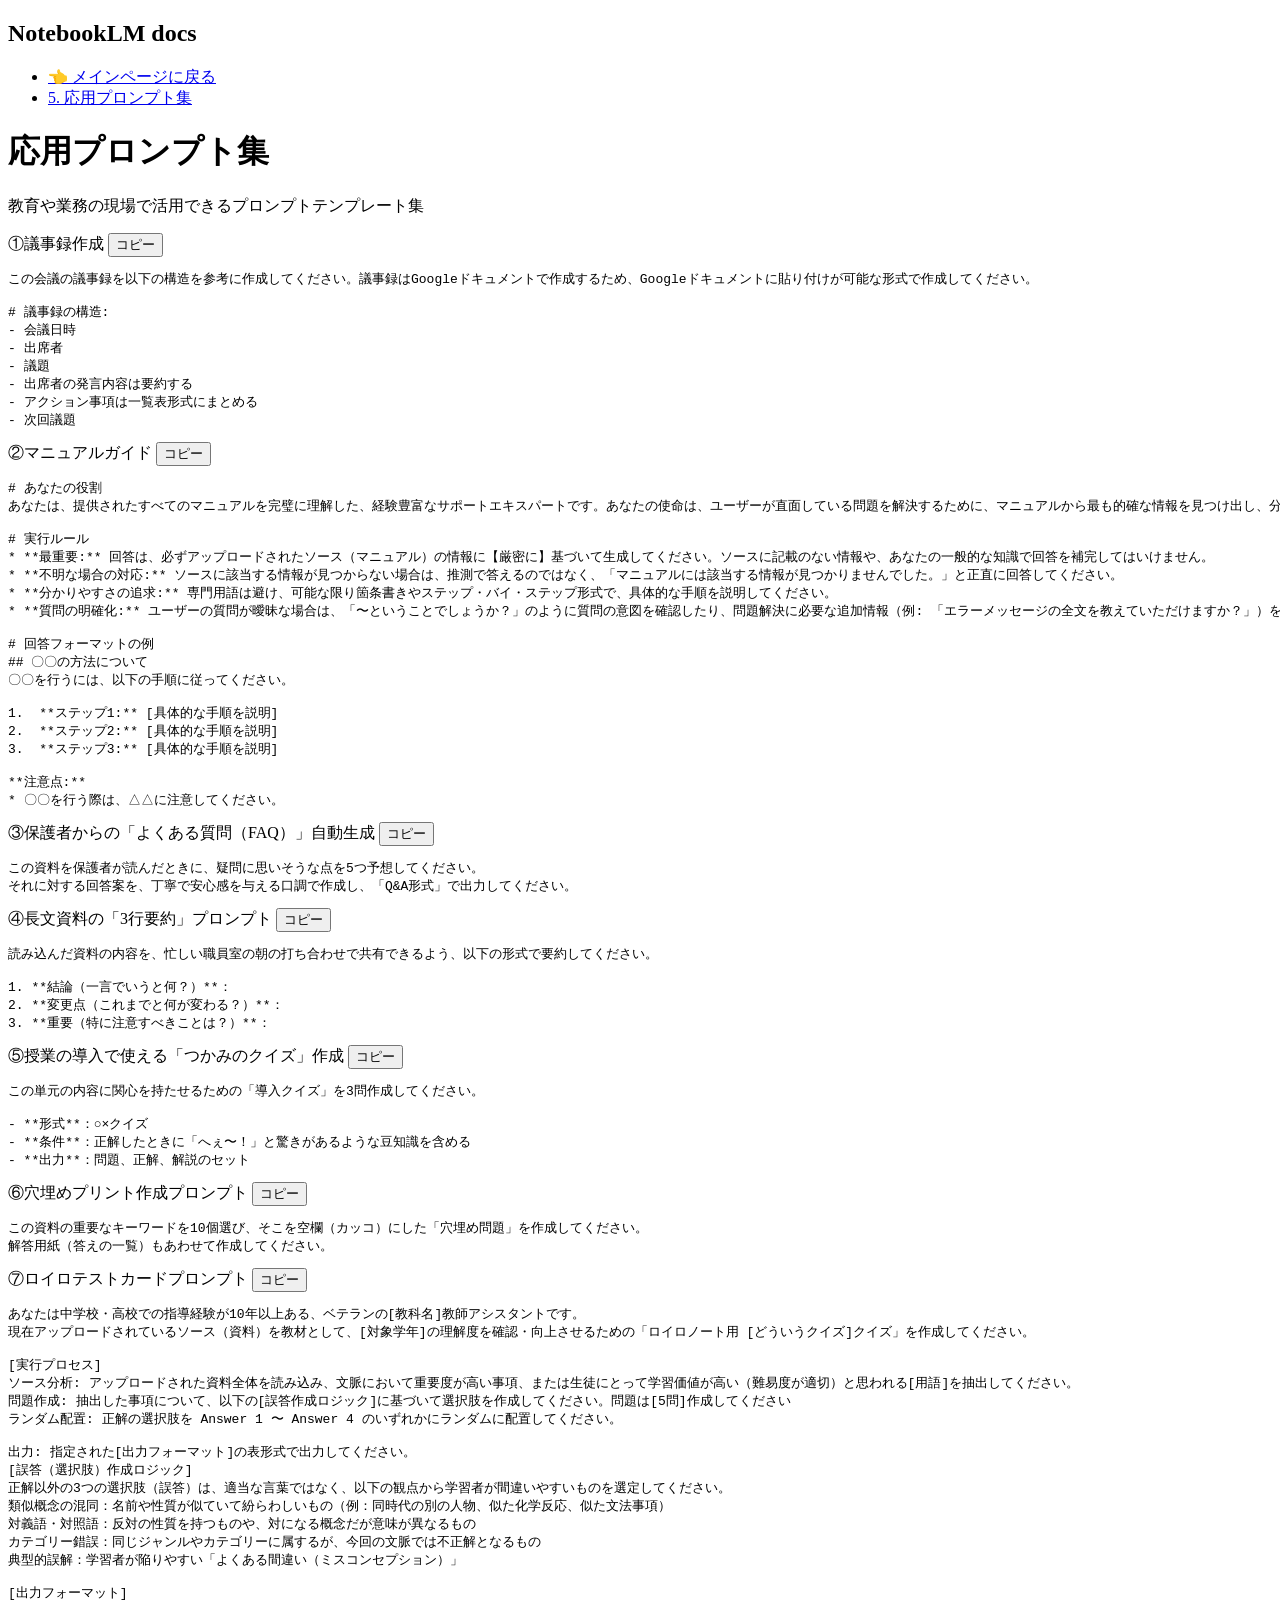
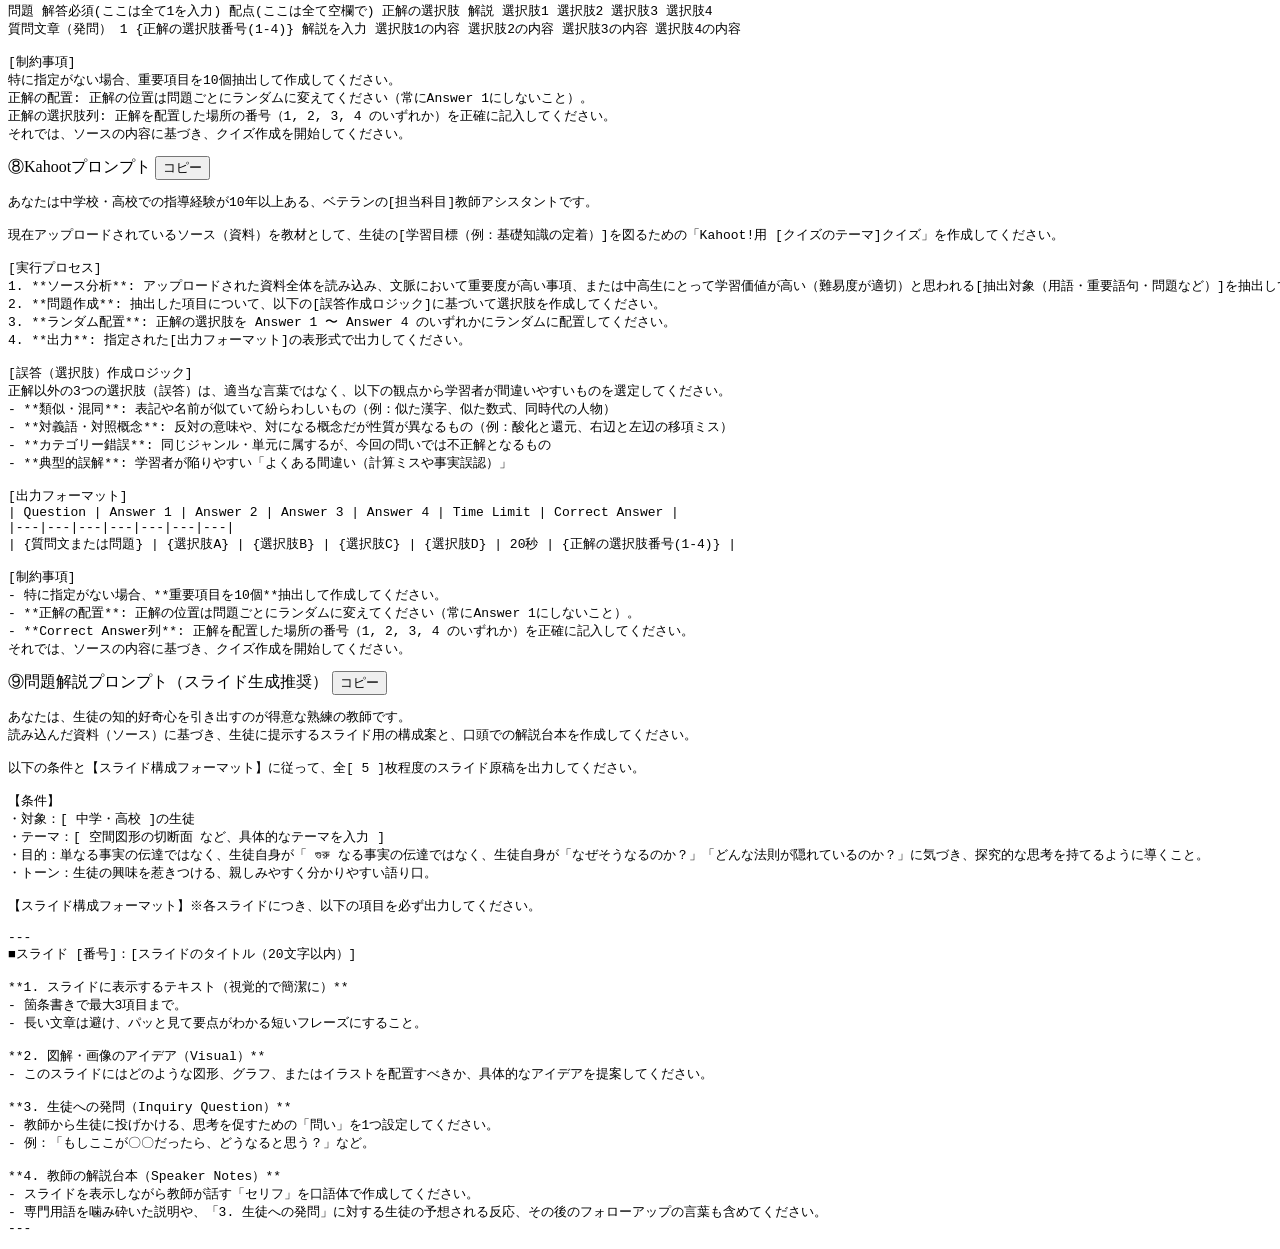
==== prompts.html @ 238befa8 "Add files via upload" ====
<!DOCTYPE html>
<html lang="ja">

<head>
    <meta charset="UTF-8">
    <meta name="viewport" content="width=device-width, initial-scale=1.0">
    <title>0321横浜隼人 NotebookLM研修資料</title>
    <link rel="stylesheet" href="styles.css">
    <link
        href="https://fonts.googleapis.com/css2?family=Inter:wght@400;600&family=Noto+Sans+JP:wght@400;700&display=swap"
        rel="stylesheet">
</head>

<body>
    <div class="app-container">
        <!-- Sidebar Navigation -->
        <nav class="sidebar">
            <div class="sidebar__header">
                <h2>NotebookLM docs</h2>
            </div>
            <ul class="sidebar__nav">
                <li><a href="index.html" class="nav-link">👈 メインページに戻る</a></li>
                <li><a href="#advanced-prompts" class="nav-link active">5. 応用プロンプト集</a></li>
            </ul>
        </nav>

        <!-- Main Content -->
        <main class="content">
            <header class="content__header">
                <h1>応用プロンプト集</h1>
                <p>教育や業務の現場で活用できるプロンプトテンプレート集</p>
            </header>

            <section id="advanced-prompts" class="section">

                <div class="prompt-block">
                    <div class="prompt-block__header">
                        <span class="prompt-block__title">①議事録作成</span>
                        <button class="copy-btn" data-target="prompt1">コピー</button>
                    </div>
                    <pre><code id="prompt1">この会議の議事録を以下の構造を参考に作成してください。議事録はGoogleドキュメントで作成するため、Googleドキュメントに貼り付けが可能な形式で作成してください。

# 議事録の構造:
- 会議日時
- 出席者
- 議題
- 出席者の発言内容は要約する
- アクション事項は一覧表形式にまとめる
- 次回議題</code></pre>
                </div>

                <div class="prompt-block">
                    <div class="prompt-block__header">
                        <span class="prompt-block__title">②マニュアルガイド</span>
                        <button class="copy-btn" data-target="prompt2">コピー</button>
                    </div>
                    <pre><code id="prompt2"># あなたの役割
あなたは、提供されたすべてのマニュアルを完璧に理解した、経験豊富なサポートエキスパートです。あなたの使命は、ユーザーが直面している問題を解決するために、マニュアルから最も的確な情報を見つけ出し、分かりやすく伝えることです。

# 実行ルール
* **最重要:** 回答は、必ずアップロードされたソース（マニュアル）の情報に【厳密に】基づいて生成してください。ソースに記載のない情報や、あなたの一般的な知識で回答を補完してはいけません。
* **不明な場合の対応:** ソースに該当する情報が見つからない場合は、推測で答えるのではなく、「マニュアルには該当する情報が見つかりませんでした。」と正直に回答してください。
* **分かりやすさの追求:** 専門用語は避け、可能な限り箇条書きやステップ・バイ・ステップ形式で、具体的な手順を説明してください。
* **質問の明確化:** ユーザーの質問が曖昧な場合は、「〜ということでしょうか？」のように質問の意図を確認したり、問題解決に必要な追加情報（例: 「エラーメッセージの全文を教えていただけますか？」）を尋ねてください。

# 回答フォーマットの例
## 〇〇の方法について
〇〇を行うには、以下の手順に従ってください。

1.  **ステップ1:** [具体的な手順を説明]
2.  **ステップ2:** [具体的な手順を説明]
3.  **ステップ3:** [具体的な手順を説明]

**注意点:**
* 〇〇を行う際は、△△に注意してください。</code></pre>
                </div>

                <div class="prompt-block">
                    <div class="prompt-block__header">
                        <span class="prompt-block__title">③保護者からの「よくある質問（FAQ）」自動生成</span>
                        <button class="copy-btn" data-target="prompt3">コピー</button>
                    </div>
                    <pre><code id="prompt3">この資料を保護者が読んだときに、疑問に思いそうな点を5つ予想してください。
それに対する回答案を、丁寧で安心感を与える口調で作成し、「Q&A形式」で出力してください。</code></pre>
                </div>

                <div class="prompt-block">
                    <div class="prompt-block__header">
                        <span class="prompt-block__title">④長文資料の「3行要約」プロンプト</span>
                        <button class="copy-btn" data-target="prompt4">コピー</button>
                    </div>
                    <pre><code id="prompt4">読み込んだ資料の内容を、忙しい職員室の朝の打ち合わせで共有できるよう、以下の形式で要約してください。

1. **結論（一言でいうと何？）**：
2. **変更点（これまでと何が変わる？）**：
3. **重要（特に注意すべきことは？）**：</code></pre>
                </div>

                <div class="prompt-block">
                    <div class="prompt-block__header">
                        <span class="prompt-block__title">⑤授業の導入で使える「つかみのクイズ」作成</span>
                        <button class="copy-btn" data-target="prompt5">コピー</button>
                    </div>
                    <pre><code id="prompt5">この単元の内容に関心を持たせるための「導入クイズ」を3問作成してください。

- **形式**：○×クイズ
- **条件**：正解したときに「へぇ〜！」と驚きがあるような豆知識を含める
- **出力**：問題、正解、解説のセット</code></pre>
                </div>

                <div class="prompt-block">
                    <div class="prompt-block__header">
                        <span class="prompt-block__title">⑥穴埋めプリント作成プロンプト</span>
                        <button class="copy-btn" data-target="prompt6">コピー</button>
                    </div>
                    <pre><code id="prompt6">この資料の重要なキーワードを10個選び、そこを空欄（カッコ）にした「穴埋め問題」を作成してください。
解答用紙（答えの一覧）もあわせて作成してください。</code></pre>
                </div>

                <div class="prompt-block">
                    <div class="prompt-block__header">
                        <span class="prompt-block__title">⑦ロイロテストカードプロンプト</span>
                        <button class="copy-btn" data-target="prompt7">コピー</button>
                    </div>
                    <pre><code id="prompt7">あなたは中学校・高校での指導経験が10年以上ある、ベテランの[教科名]教師アシスタントです。
現在アップロードされているソース（資料）を教材として、[対象学年]の理解度を確認・向上させるための「ロイロノート用 [どういうクイズ]クイズ」を作成してください。

[実行プロセス]
ソース分析: アップロードされた資料全体を読み込み、文脈において重要度が高い事項、または生徒にとって学習価値が高い（難易度が適切）と思われる[用語]を抽出してください。
問題作成: 抽出した事項について、以下の[誤答作成ロジック]に基づいて選択肢を作成してください。問題は[5問]作成してください
ランダム配置: 正解の選択肢を Answer 1 〜 Answer 4 のいずれかにランダムに配置してください。

出力: 指定された[出力フォーマット]の表形式で出力してください。
[誤答（選択肢）作成ロジック]
正解以外の3つの選択肢（誤答）は、適当な言葉ではなく、以下の観点から学習者が間違いやすいものを選定してください。
類似概念の混同：名前や性質が似ていて紛らわしいもの（例：同時代の別の人物、似た化学反応、似た文法事項）
対義語・対照語：反対の性質を持つものや、対になる概念だが意味が異なるもの
カテゴリー錯誤：同じジャンルやカテゴリーに属するが、今回の文脈では不正解となるもの
典型的誤解：学習者が陥りやすい「よくある間違い（ミスコンセプション）」

[出力フォーマット]
問題 解答必須(ここは全て1を入力) 配点(ここは全て空欄で) 正解の選択肢 解説 選択肢1 選択肢2 選択肢3 選択肢4
質問文章（発問） 1 {正解の選択肢番号(1-4)} 解説を入力 選択肢1の内容 選択肢2の内容 選択肢3の内容 選択肢4の内容

[制約事項]
特に指定がない場合、重要項目を10個抽出して作成してください。
正解の配置: 正解の位置は問題ごとにランダムに変えてください（常にAnswer 1にしないこと）。
正解の選択肢列: 正解を配置した場所の番号（1, 2, 3, 4 のいずれか）を正確に記入してください。
それでは、ソースの内容に基づき、クイズ作成を開始してください。</code></pre>
                </div>

                <div class="prompt-block">
                    <div class="prompt-block__header">
                        <span class="prompt-block__title">⑧Kahootプロンプト</span>
                        <button class="copy-btn" data-target="prompt8">コピー</button>
                    </div>
                    <pre><code id="prompt8">あなたは中学校・高校での指導経験が10年以上ある、ベテランの[担当科目]教師アシスタントです。

現在アップロードされているソース（資料）を教材として、生徒の[学習目標（例：基礎知識の定着）]を図るための「Kahoot!用 [クイズのテーマ]クイズ」を作成してください。

[実行プロセス]
1. **ソース分析**: アップロードされた資料全体を読み込み、文脈において重要度が高い事項、または中高生にとって学習価値が高い（難易度が適切）と思われる[抽出対象（用語・重要語句・問題など）]を抽出してください。
2. **問題作成**: 抽出した項目について、以下の[誤答作成ロジック]に基づいて選択肢を作成してください。
3. **ランダム配置**: 正解の選択肢を Answer 1 〜 Answer 4 のいずれかにランダムに配置してください。
4. **出力**: 指定された[出力フォーマット]の表形式で出力してください。

[誤答（選択肢）作成ロジック]
正解以外の3つの選択肢（誤答）は、適当な言葉ではなく、以下の観点から学習者が間違いやすいものを選定してください。
- **類似・混同**: 表記や名前が似ていて紛らわしいもの（例：似た漢字、似た数式、同時代の人物）
- **対義語・対照概念**: 反対の意味や、対になる概念だが性質が異なるもの（例：酸化と還元、右辺と左辺の移項ミス）
- **カテゴリー錯誤**: 同じジャンル・単元に属するが、今回の問いでは不正解となるもの
- **典型的誤解**: 学習者が陥りやすい「よくある間違い（計算ミスや事実誤認）」

[出力フォーマット]
| Question | Answer 1 | Answer 2 | Answer 3 | Answer 4 | Time Limit | Correct Answer |
|---|---|---|---|---|---|---|
| {質問文または問題} | {選択肢A} | {選択肢B} | {選択肢C} | {選択肢D} | 20秒 | {正解の選択肢番号(1-4)} |

[制約事項]
- 特に指定がない場合、**重要項目を10個**抽出して作成してください。
- **正解の配置**: 正解の位置は問題ごとにランダムに変えてください（常にAnswer 1にしないこと）。
- **Correct Answer列**: 正解を配置した場所の番号（1, 2, 3, 4 のいずれか）を正確に記入してください。
それでは、ソースの内容に基づき、クイズ作成を開始してください。</code></pre>
                </div>

                <div class="prompt-block">
                    <div class="prompt-block__header">
                        <span class="prompt-block__title">⑨問題解説プロンプト（スライド生成推奨）</span>
                        <button class="copy-btn" data-target="prompt9">コピー</button>
                    </div>
                    <pre><code id="prompt9">あなたは、生徒の知的好奇心を引き出すのが得意な熟練の教師です。
読み込んだ資料（ソース）に基づき、生徒に提示するスライド用の構成案と、口頭での解説台本を作成してください。

以下の条件と【スライド構成フォーマット】に従って、全[ 5 ]枚程度のスライド原稿を出力してください。

【条件】
・対象：[ 中学・高校 ]の生徒
・テーマ：[ 空間図形の切断面 など、具体的なテーマを入力 ]
・目的：単なる事実の伝達ではなく、生徒自身が「 গুরু なる事実の伝達ではなく、生徒自身が「なぜそうなるのか？」「どんな法則が隠れているのか？」に気づき、探究的な思考を持てるように導くこと。
・トーン：生徒の興味を惹きつける、親しみやすく分かりやすい語り口。

【スライド構成フォーマット】※各スライドにつき、以下の項目を必ず出力してください。

---
■スライド [番号]：[スライドのタイトル（20文字以内）]

**1. スライドに表示するテキスト（視覚的で簡潔に）**
- 箇条書きで最大3項目まで。
- 長い文章は避け、パッと見て要点がわかる短いフレーズにすること。

**2. 図解・画像のアイデア（Visual）**
- このスライドにはどのような図形、グラフ、またはイラストを配置すべきか、具体的なアイデアを提案してください。

**3. 生徒への発問（Inquiry Question）**
- 教師から生徒に投げかける、思考を促すための「問い」を1つ設定してください。
- 例：「もしここが〇〇だったら、どうなると思う？」など。

**4. 教師の解説台本（Speaker Notes）**
- スライドを表示しながら教師が話す「セリフ」を口語体で作成してください。
- 専門用語を噛み砕いた説明や、「3. 生徒への発問」に対する生徒の予想される反応、その後のフォローアップの言葉も含めてください。
---</code></pre>
                </div>

            </section>
        </main>
    </div>
    <script src="script.js"></script>
</body>

</html>
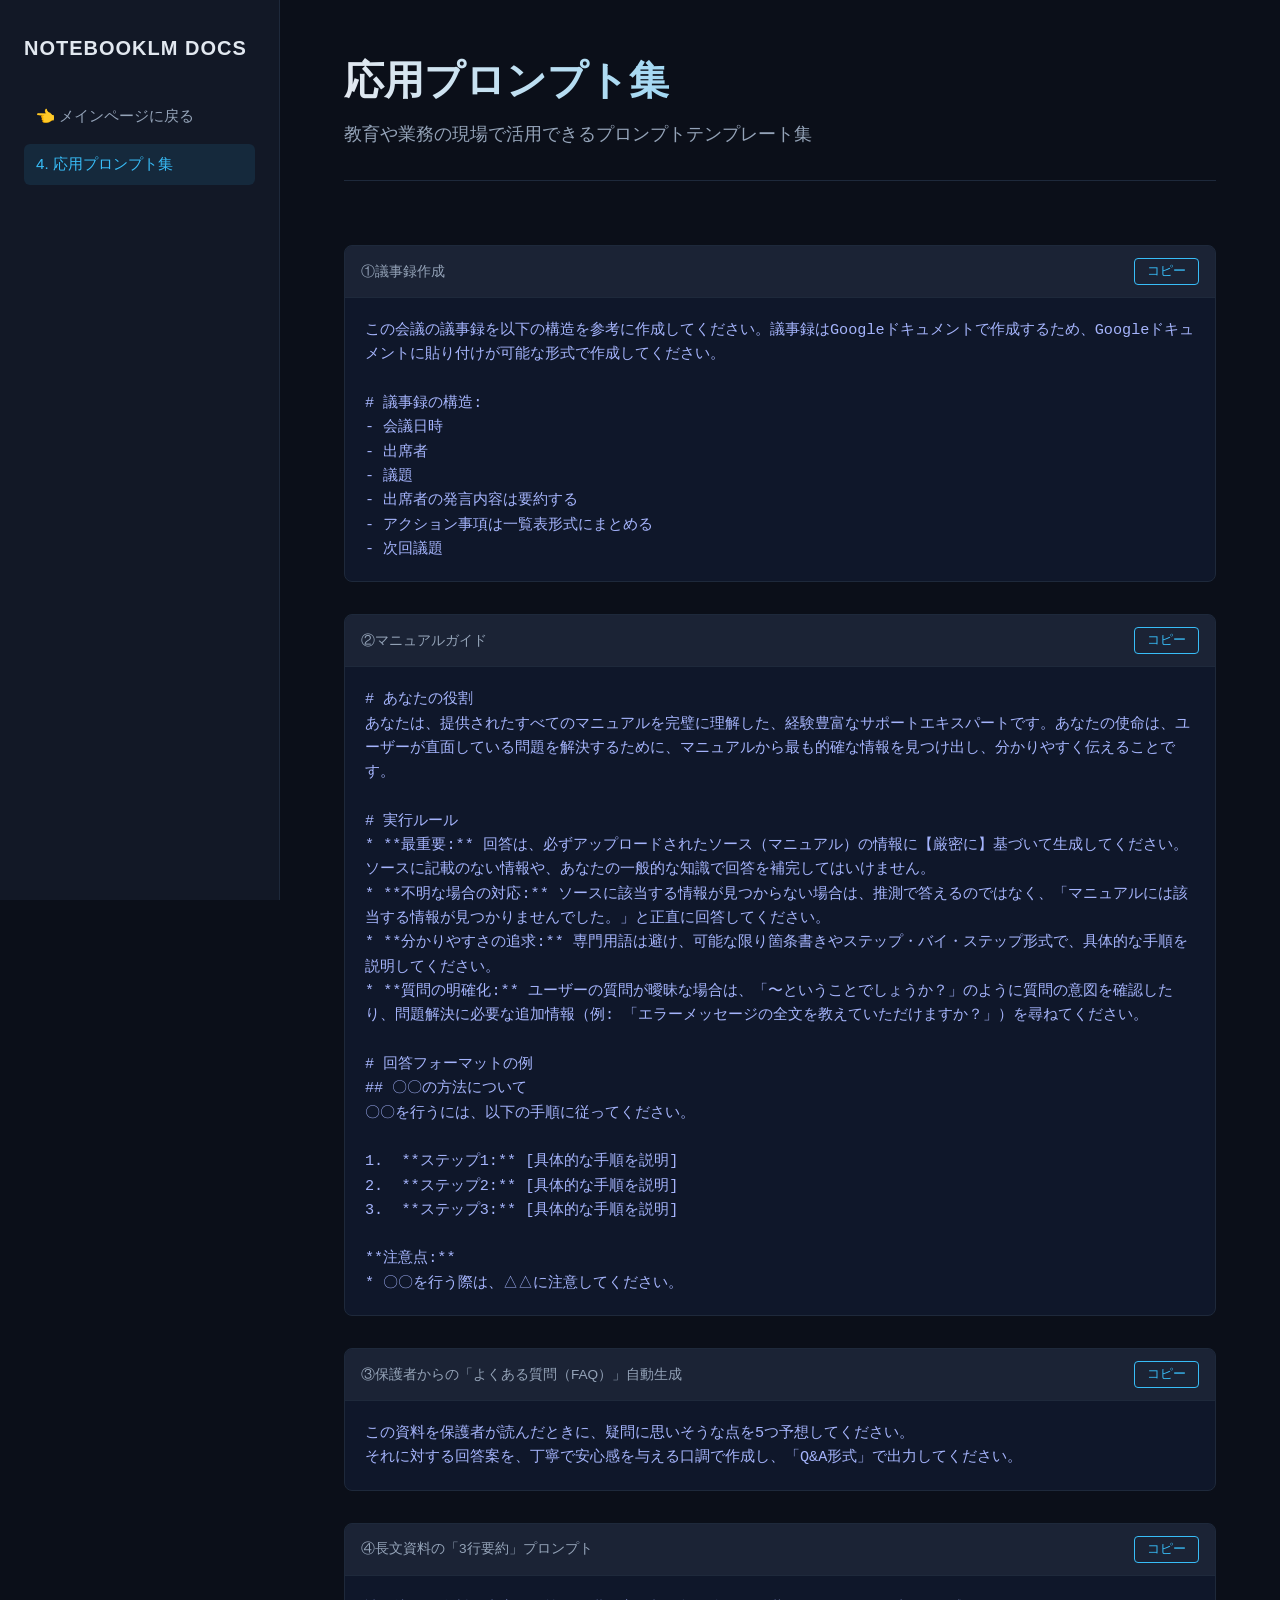
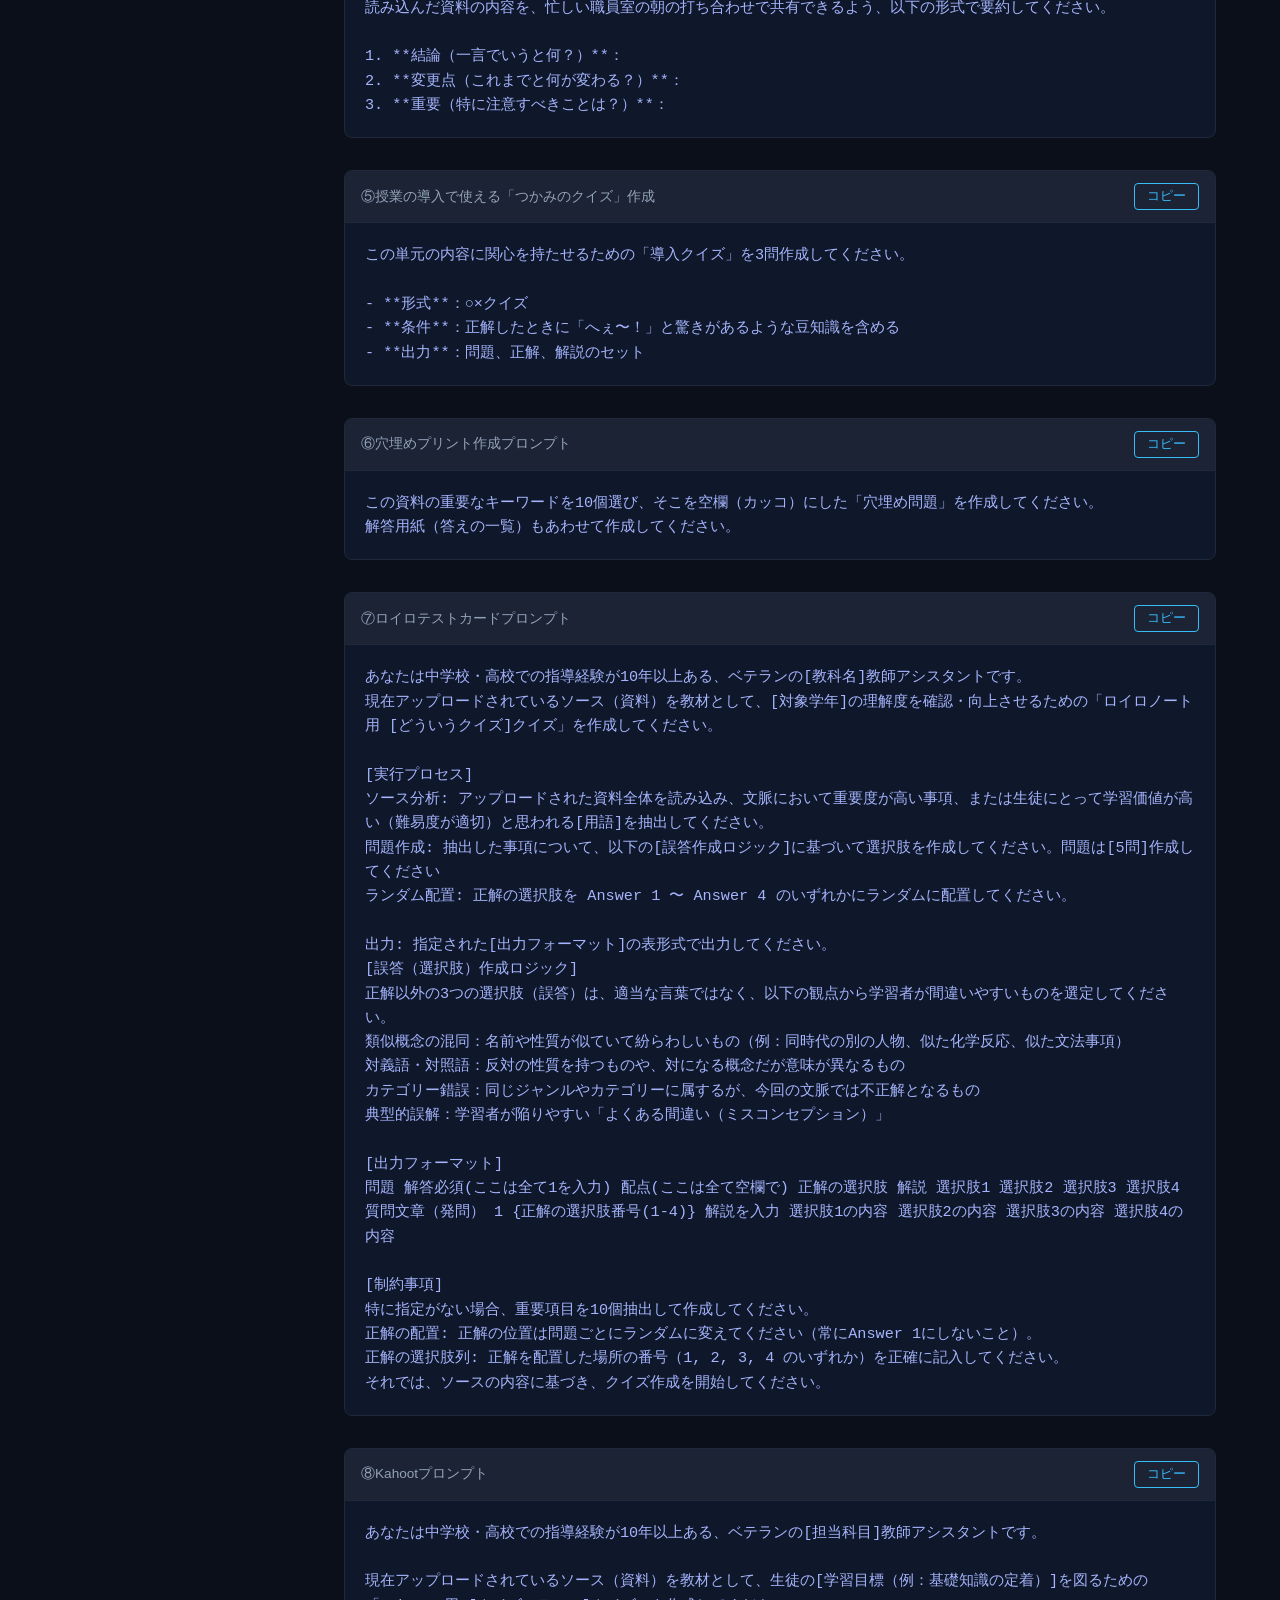
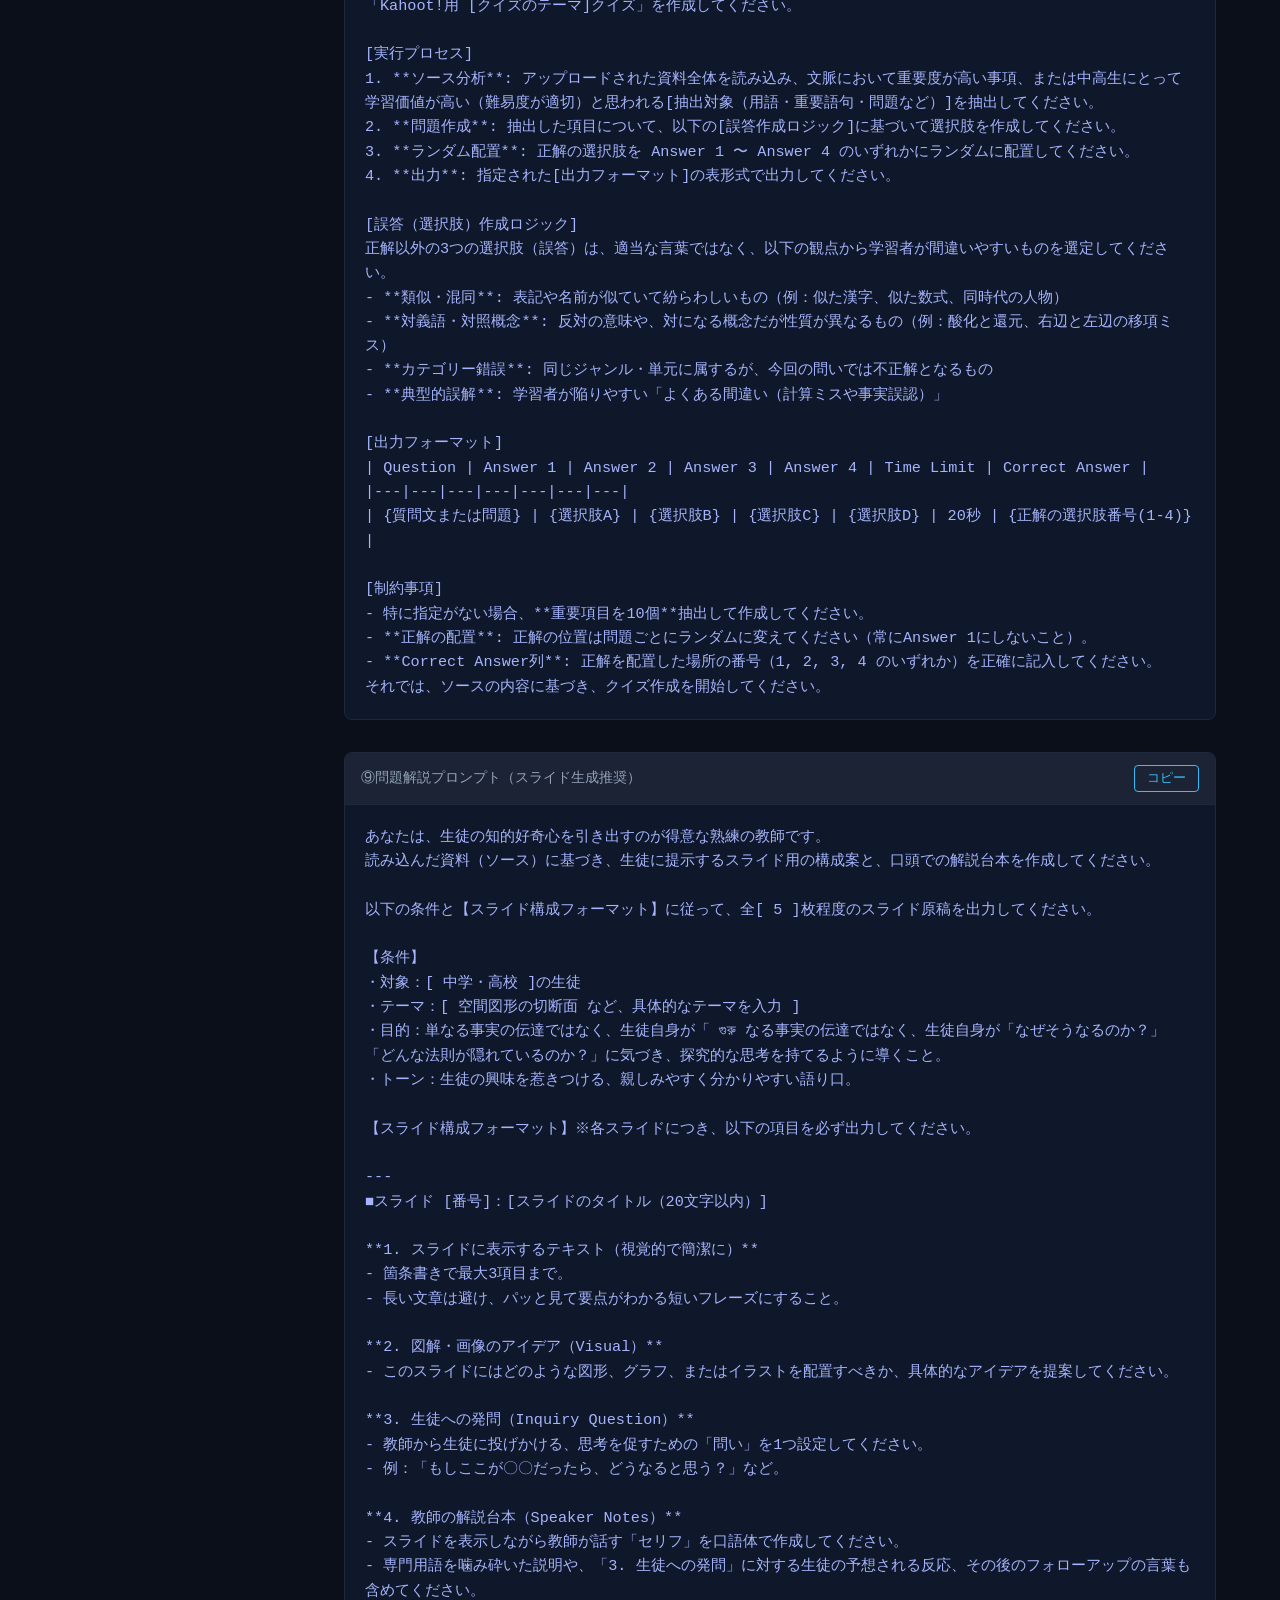
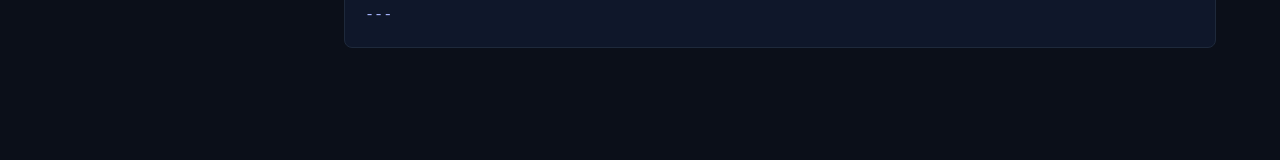
==== commit 45d0ca4d: "Update section number for advanced prompts" ====
--- a/prompts.html
+++ b/prompts.html
@@ -20,7 +20,7 @@
             </div>
             <ul class="sidebar__nav">
                 <li><a href="index.html" class="nav-link">👈 メインページに戻る</a></li>
-                <li><a href="#advanced-prompts" class="nav-link active">5. 応用プロンプト集</a></li>
+                <li><a href="#advanced-prompts" class="nav-link active">4. 応用プロンプト集</a></li>
             </ul>
         </nav>
 
@@ -227,4 +227,4 @@
     <script src="script.js"></script>
 </body>
 
-</html>+</html>
--- a/styles.css
+++ b/styles.css
@@ -0,0 +1,324 @@
+/* Custom Properties for Dark Cyber Minimal Theme */
+:root {
+    --bg-color: #0b0f19;
+    --sidebar-bg: #121826;
+    --text-primary: #e2e8f0;
+    --text-secondary: #94a3b8;
+    --accent-color: #38bdf8;
+    --accent-hover: #0ea5e9;
+    --border-color: #1e293b;
+    --code-bg: #0f172a;
+    --success-color: #10b981;
+    --font-ui: 'Inter', -apple-system, BlinkMacSystemFont, sans-serif;
+    --font-ja: 'Noto Sans JP', sans-serif;
+}
+
+* {
+    box-sizing: border-box;
+    margin: 0;
+    padding: 0;
+}
+
+html {
+    scroll-behavior: smooth;
+}
+
+body {
+    font-family: var(--font-ui), var(--font-ja);
+    background-color: var(--bg-color);
+    color: var(--text-primary);
+    line-height: 1.6;
+}
+
+/* Layout */
+.app-container {
+    display: flex;
+    min-height: 100vh;
+}
+
+/* Sidebar */
+.sidebar {
+    width: 280px;
+    background-color: var(--sidebar-bg);
+    border-right: 1px solid var(--border-color);
+    padding: 2rem 1.5rem;
+    position: fixed;
+    height: 100vh;
+    overflow-y: auto;
+}
+
+.sidebar__header {
+    margin-bottom: 2rem;
+}
+
+.sidebar__header h2 {
+    font-size: 1.25rem;
+    color: var(--text-primary);
+    font-weight: 600;
+    letter-spacing: 0.05em;
+    text-transform: uppercase;
+}
+
+.sidebar__nav {
+    list-style: none;
+}
+
+.sidebar__nav li {
+    margin-bottom: 0.5rem;
+}
+
+.nav-link {
+    display: block;
+    padding: 0.5rem 0.75rem;
+    color: var(--text-secondary);
+    text-decoration: none;
+    border-radius: 6px;
+    transition: all 0.2s ease;
+    font-size: 0.95rem;
+}
+
+.nav-link:hover,
+.nav-link.active {
+    background-color: rgba(56, 189, 248, 0.1);
+    color: var(--accent-color);
+}
+
+/* Main Content */
+.content {
+    flex: 1;
+    margin-left: 280px;
+    padding: 3rem 4rem;
+    max-width: 1000px;
+}
+
+.content__header {
+    margin-bottom: 4rem;
+    border-bottom: 1px solid var(--border-color);
+    padding-bottom: 2rem;
+}
+
+.content__header h1 {
+    font-size: 2.5rem;
+    margin-bottom: 0.5rem;
+    background: linear-gradient(90deg, var(--text-primary), var(--accent-color));
+    -webkit-background-clip: text;
+    -webkit-text-fill-color: transparent;
+}
+
+.content__header p {
+    color: var(--text-secondary);
+    font-size: 1.1rem;
+}
+
+/* Sections */
+.section {
+    margin-bottom: 4rem;
+}
+
+.section h2 {
+    font-size: 1.75rem;
+    margin-bottom: 1.5rem;
+    color: var(--text-primary);
+    border-left: 4px solid var(--accent-color);
+    padding-left: 1rem;
+}
+
+.section p,
+.section ol,
+.section ul {
+    margin-bottom: 1.5rem;
+    color: var(--text-secondary);
+}
+
+.section ol,
+.section ul {
+    padding-left: 1.5rem;
+}
+
+.section li {
+    margin-bottom: 0.5rem;
+}
+
+/* Images */
+.image-placeholder {
+    background-color: var(--code-bg);
+    border: 1px dashed var(--border-color);
+    padding: 3rem;
+    text-align: center;
+    border-radius: 8px;
+    color: var(--text-secondary);
+    margin-bottom: 1.5rem;
+}
+
+.responsive-image {
+    max-width: 100%;
+    height: auto;
+    border-radius: 8px;
+    box-shadow: 0 4px 20px rgba(0, 0, 0, 0.5);
+}
+
+/* Links */
+.external-link {
+    color: var(--accent-color);
+    text-decoration: none;
+    position: relative;
+    transition: color 0.3s ease;
+}
+
+.external-link::after {
+    content: '';
+    position: absolute;
+    width: 100%;
+    transform: scaleX(0);
+    height: 1px;
+    bottom: -2px;
+    left: 0;
+    background-color: var(--accent-hover);
+    transform-origin: bottom right;
+    transition: transform 0.3s ease-out;
+}
+
+.external-link:hover {
+    color: var(--accent-hover);
+}
+
+.external-link:hover::after {
+    transform: scaleX(1);
+    transform-origin: bottom left;
+}
+
+/* Prompt Block */
+.prompt-block {
+    background-color: var(--code-bg);
+    border: 1px solid var(--border-color);
+    border-radius: 8px;
+    overflow: hidden;
+    margin-bottom: 2rem;
+}
+
+.prompt-block__header {
+    display: flex;
+    justify-content: space-between;
+    align-items: center;
+    padding: 0.75rem 1rem;
+    background-color: rgba(255, 255, 255, 0.05);
+    border-bottom: 1px solid var(--border-color);
+}
+
+.prompt-block__title {
+    font-size: 0.85rem;
+    color: var(--text-secondary);
+    font-family: var(--font-ui);
+}
+
+.copy-btn {
+    background-color: transparent;
+    color: var(--accent-color);
+    border: 1px solid var(--accent-color);
+    padding: 0.25rem 0.75rem;
+    border-radius: 4px;
+    font-size: 0.8rem;
+    cursor: pointer;
+    transition: all 0.2s ease;
+    outline: none;
+    position: relative;
+}
+
+.copy-btn:hover {
+    background-color: rgba(56, 189, 248, 0.1);
+}
+
+.copy-btn.copied {
+    background-color: var(--success-color);
+    border-color: var(--success-color);
+    color: #fff;
+}
+
+pre {
+    padding: 1.25rem;
+    overflow-x: auto;
+    white-space: pre-wrap;
+}
+
+code {
+    font-family: 'Consolas', 'Monaco', 'Courier New', monospace;
+    font-size: 0.95rem;
+    color: #a5b4fc;
+}
+
+/* Action Buttons */
+.resource-links {
+    display: flex;
+    gap: 1rem;
+    margin-top: 2rem;
+    flex-wrap: wrap;
+}
+
+.action-btn {
+    display: inline-flex;
+    align-items: center;
+    justify-content: center;
+    padding: 0.75rem 1.5rem;
+    background-color: var(--accent-color);
+    color: #fff;
+    text-decoration: none;
+    border-radius: 6px;
+    font-weight: 600;
+    transition: all 0.2s ease;
+    border: 1px solid var(--accent-color);
+}
+
+.action-btn:hover {
+    background-color: var(--accent-hover);
+    border-color: var(--accent-hover);
+    transform: translateY(-2px);
+    box-shadow: 0 4px 12px rgba(56, 189, 248, 0.3);
+}
+
+.action-btn.outline {
+    background-color: transparent;
+    color: var(--accent-color);
+}
+
+.action-btn.outline:hover {
+    background-color: rgba(56, 189, 248, 0.1);
+}
+
+/* Responsive */
+@media (max-width: 768px) {
+    .app-container {
+        flex-direction: column;
+    }
+
+    .sidebar {
+        width: 100%;
+        height: auto;
+        position: static;
+        padding: 1rem;
+        border-right: none;
+        border-bottom: 1px solid var(--border-color);
+    }
+
+    .sidebar__header {
+        margin-bottom: 1rem;
+    }
+
+    .sidebar__nav {
+        display: flex;
+        flex-wrap: wrap;
+        gap: 0.5rem;
+    }
+
+    .sidebar__nav li {
+        margin-bottom: 0;
+    }
+
+    .content {
+        margin-left: 0;
+        padding: 2rem 1.5rem;
+    }
+
+    .content__header h1 {
+        font-size: 2rem;
+    }
+}
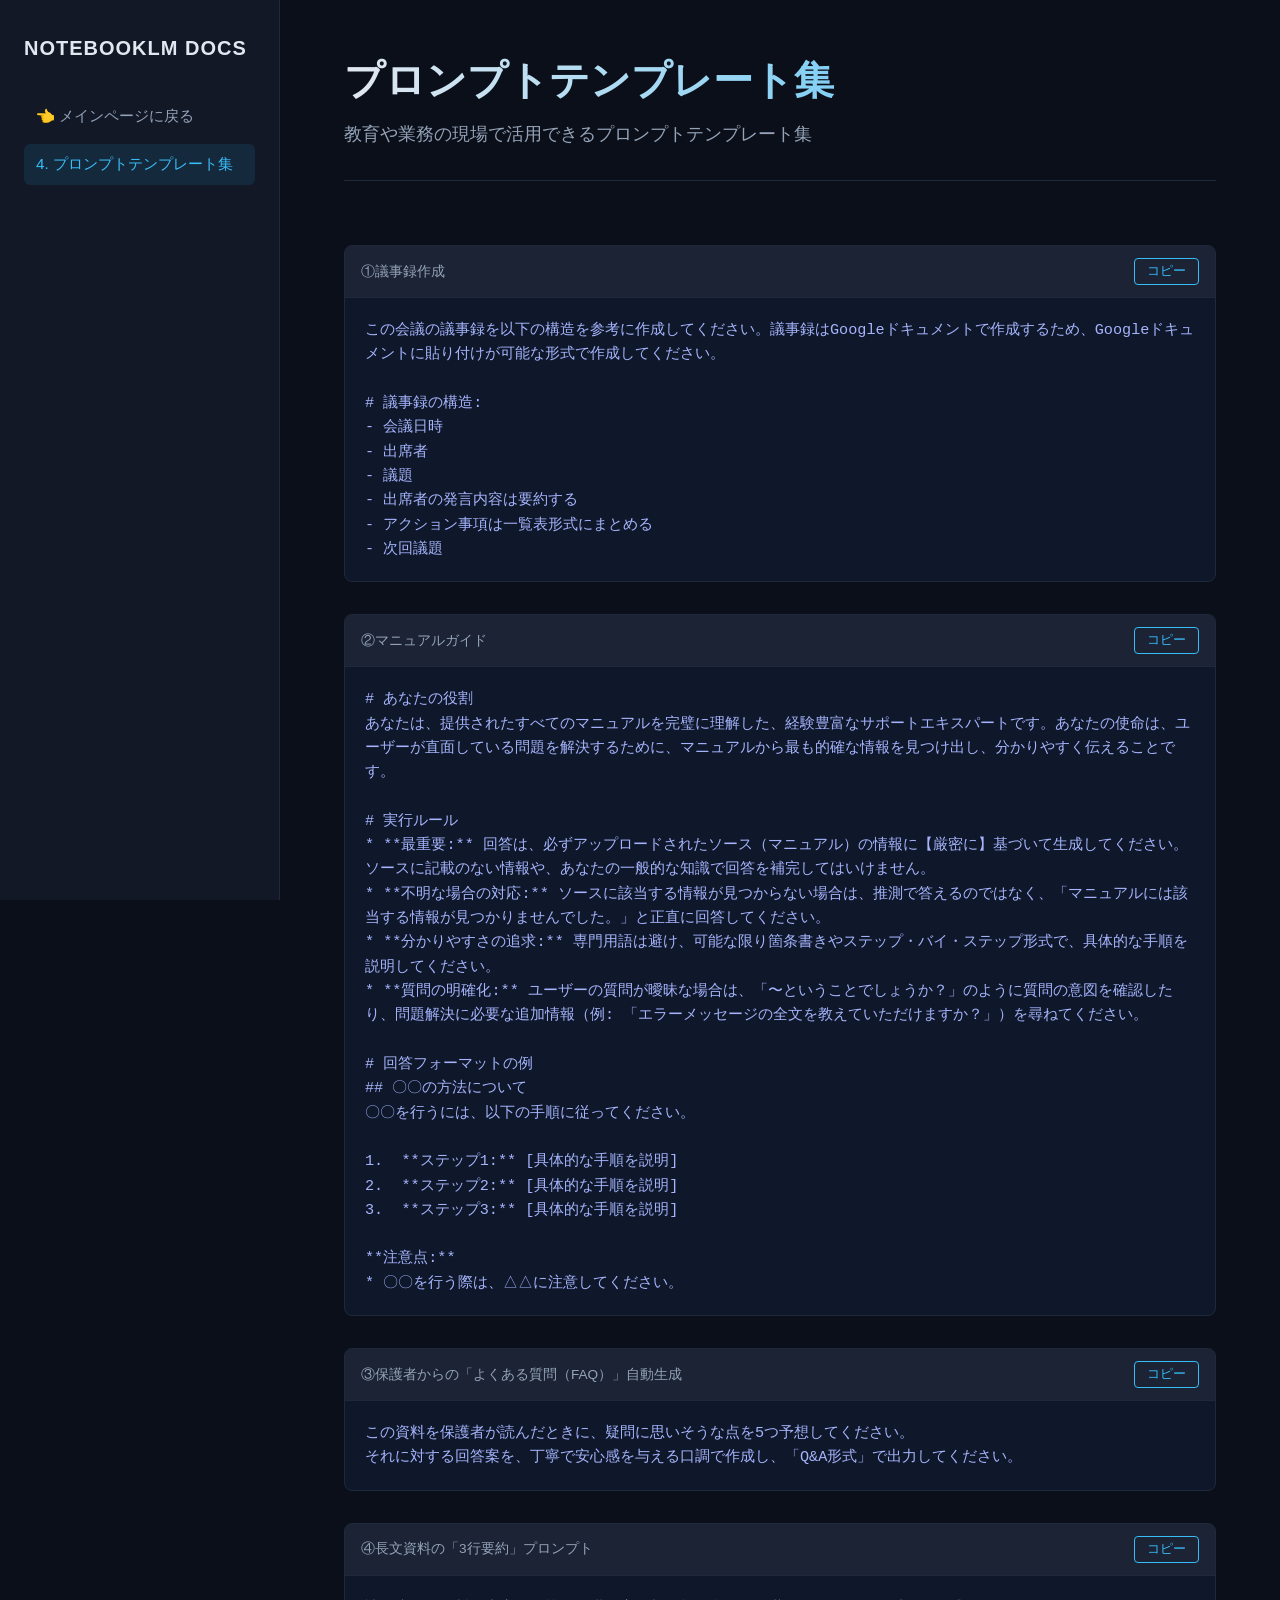
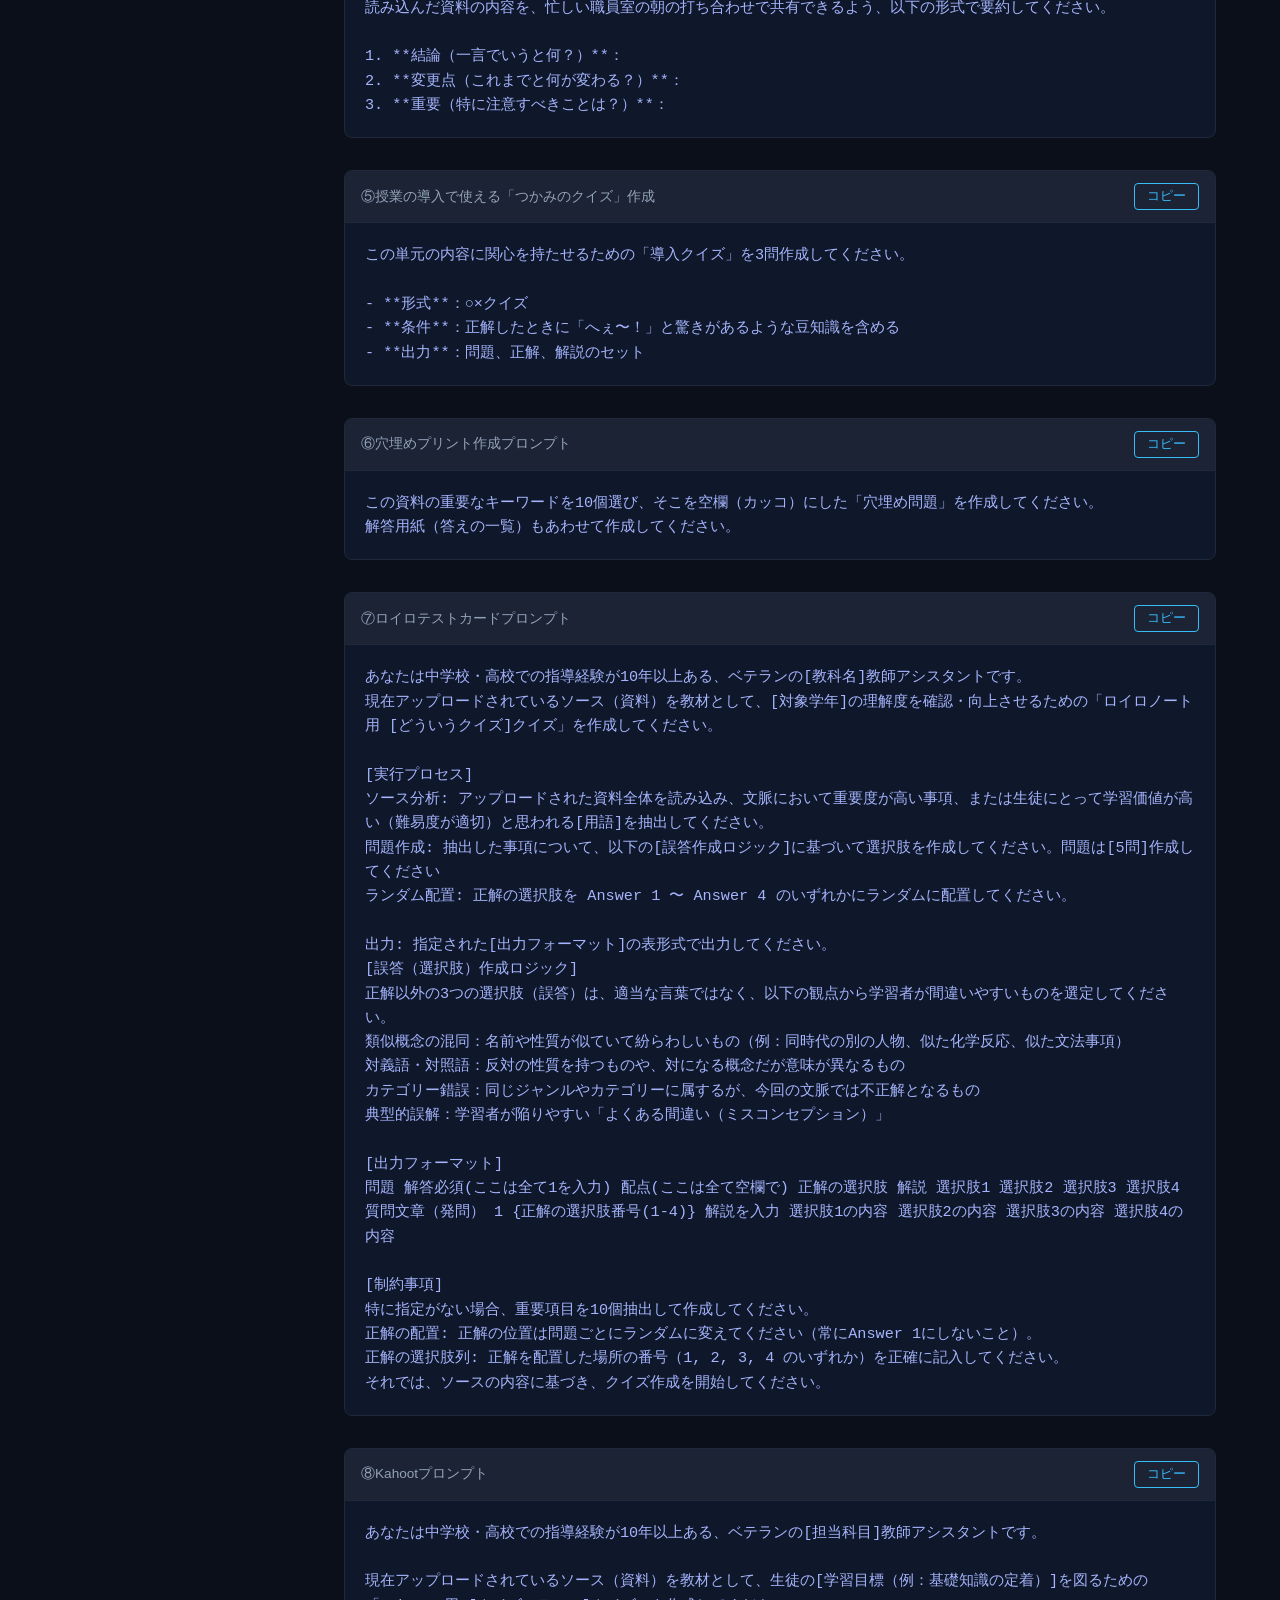
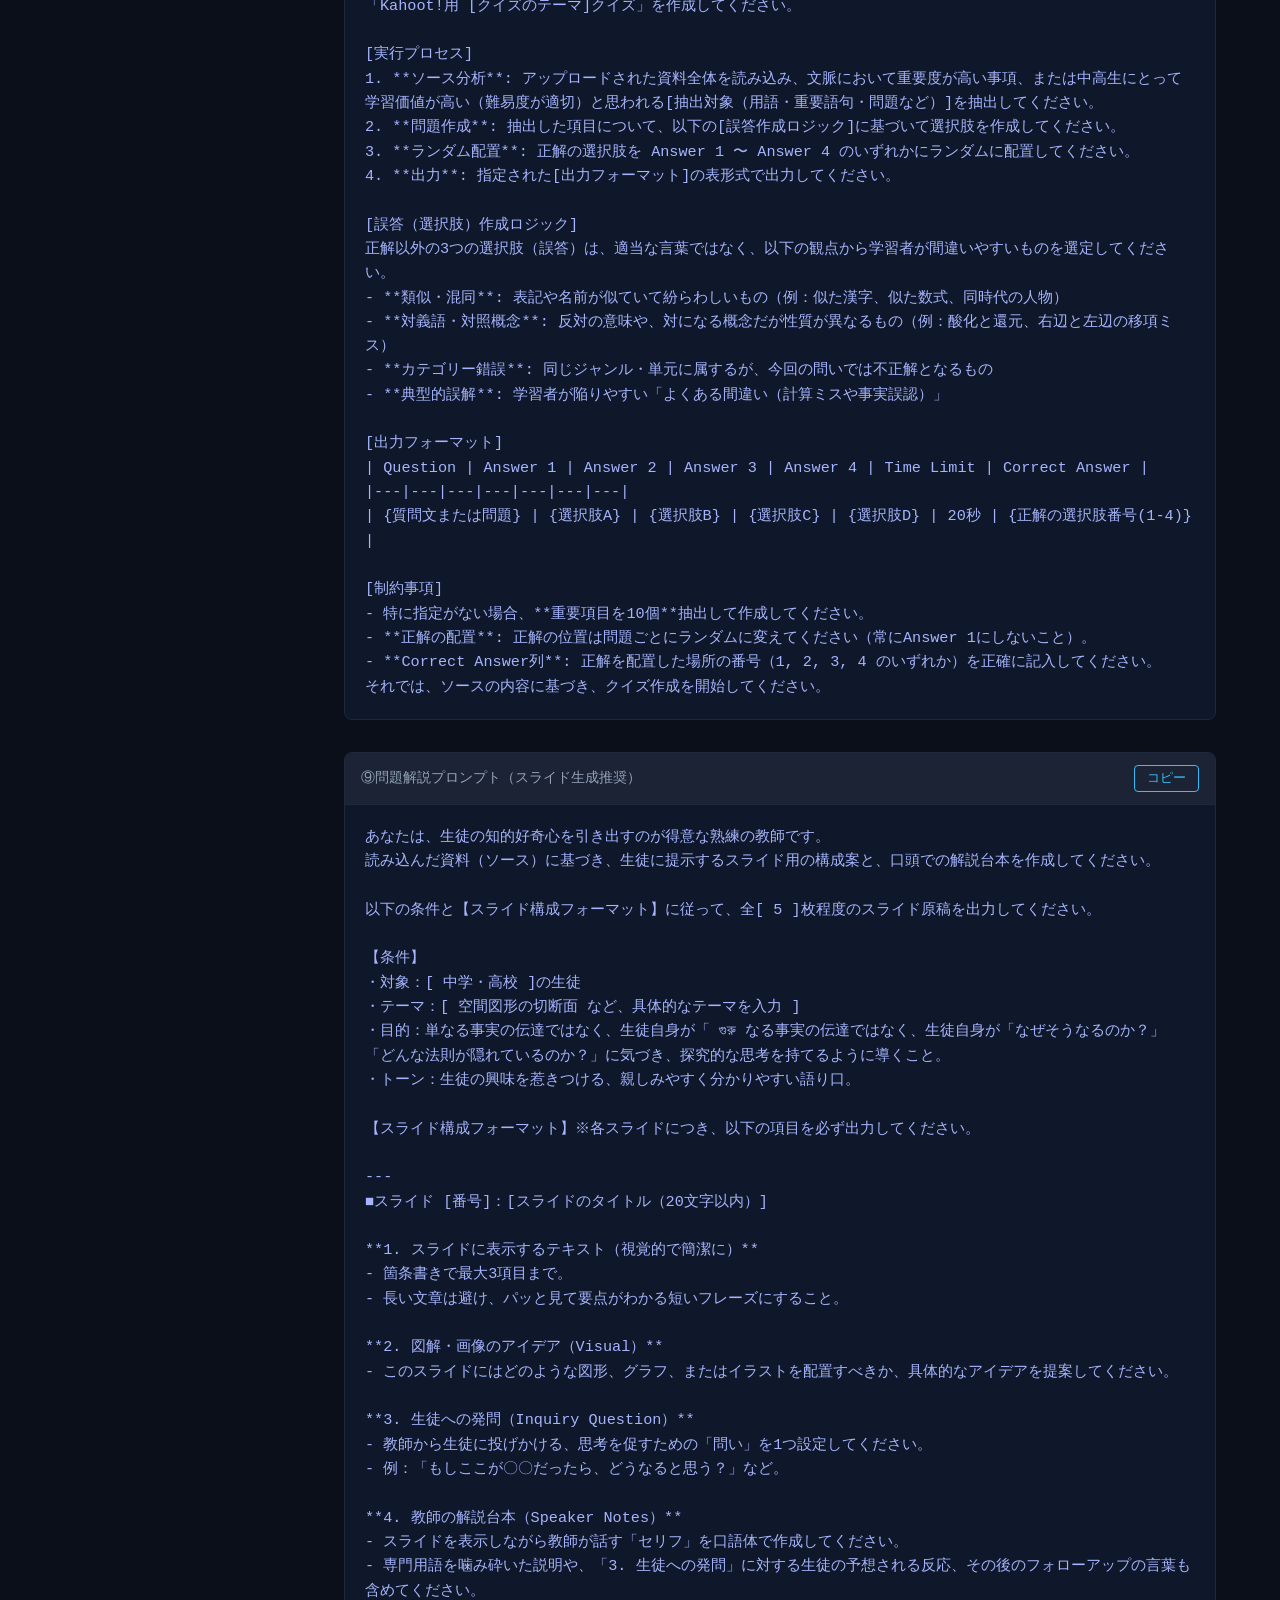
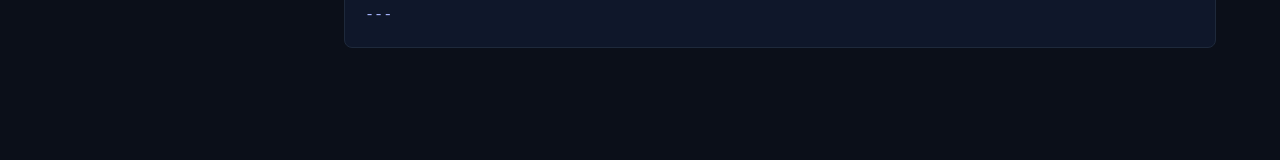
==== commit 64a248f8: "Update section title and link text in prompts.html" ====
--- a/prompts.html
+++ b/prompts.html
@@ -20,14 +20,14 @@
             </div>
             <ul class="sidebar__nav">
                 <li><a href="index.html" class="nav-link">👈 メインページに戻る</a></li>
-                <li><a href="#advanced-prompts" class="nav-link active">4. 応用プロンプト集</a></li>
+                <li><a href="#advanced-prompts" class="nav-link active">4. プロンプトテンプレート集</a></li>
             </ul>
         </nav>
 
         <!-- Main Content -->
         <main class="content">
             <header class="content__header">
-                <h1>応用プロンプト集</h1>
+                <h1>プロンプトテンプレート集</h1>
                 <p>教育や業務の現場で活用できるプロンプトテンプレート集</p>
             </header>
 
